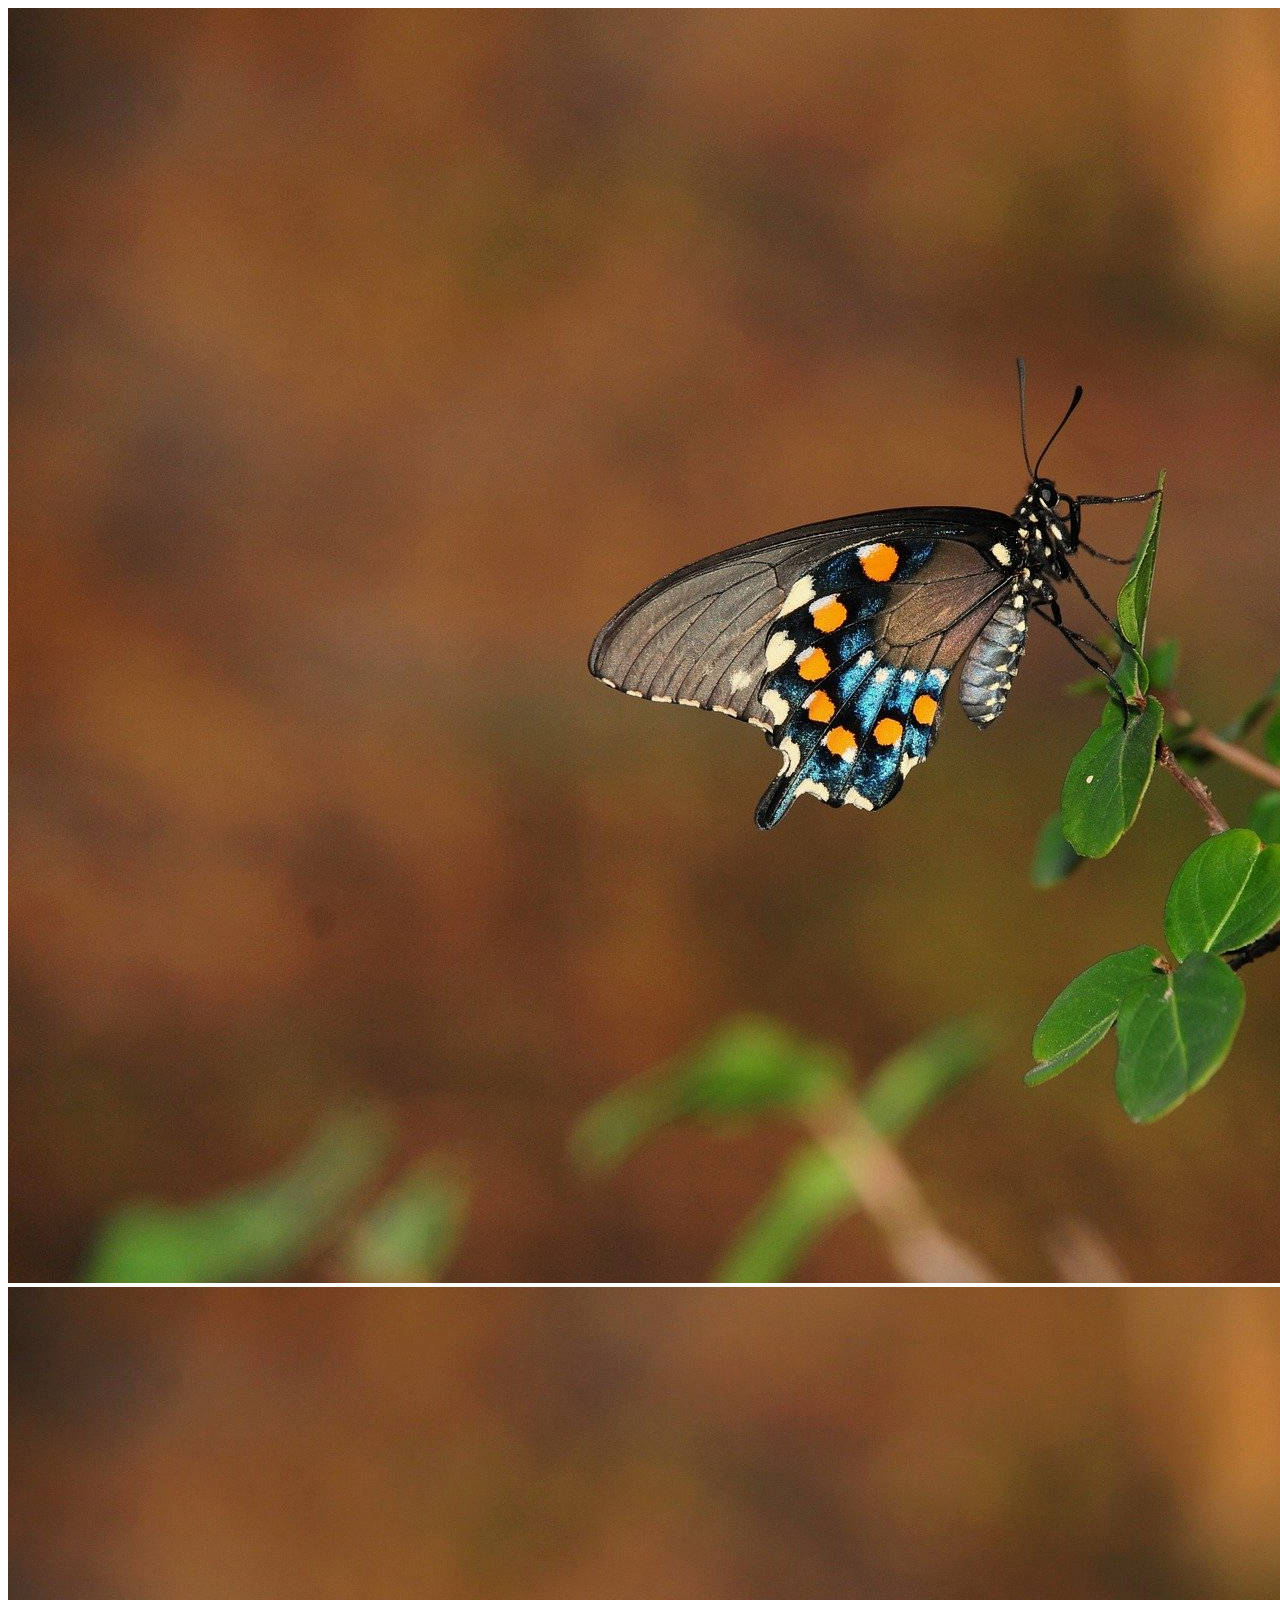
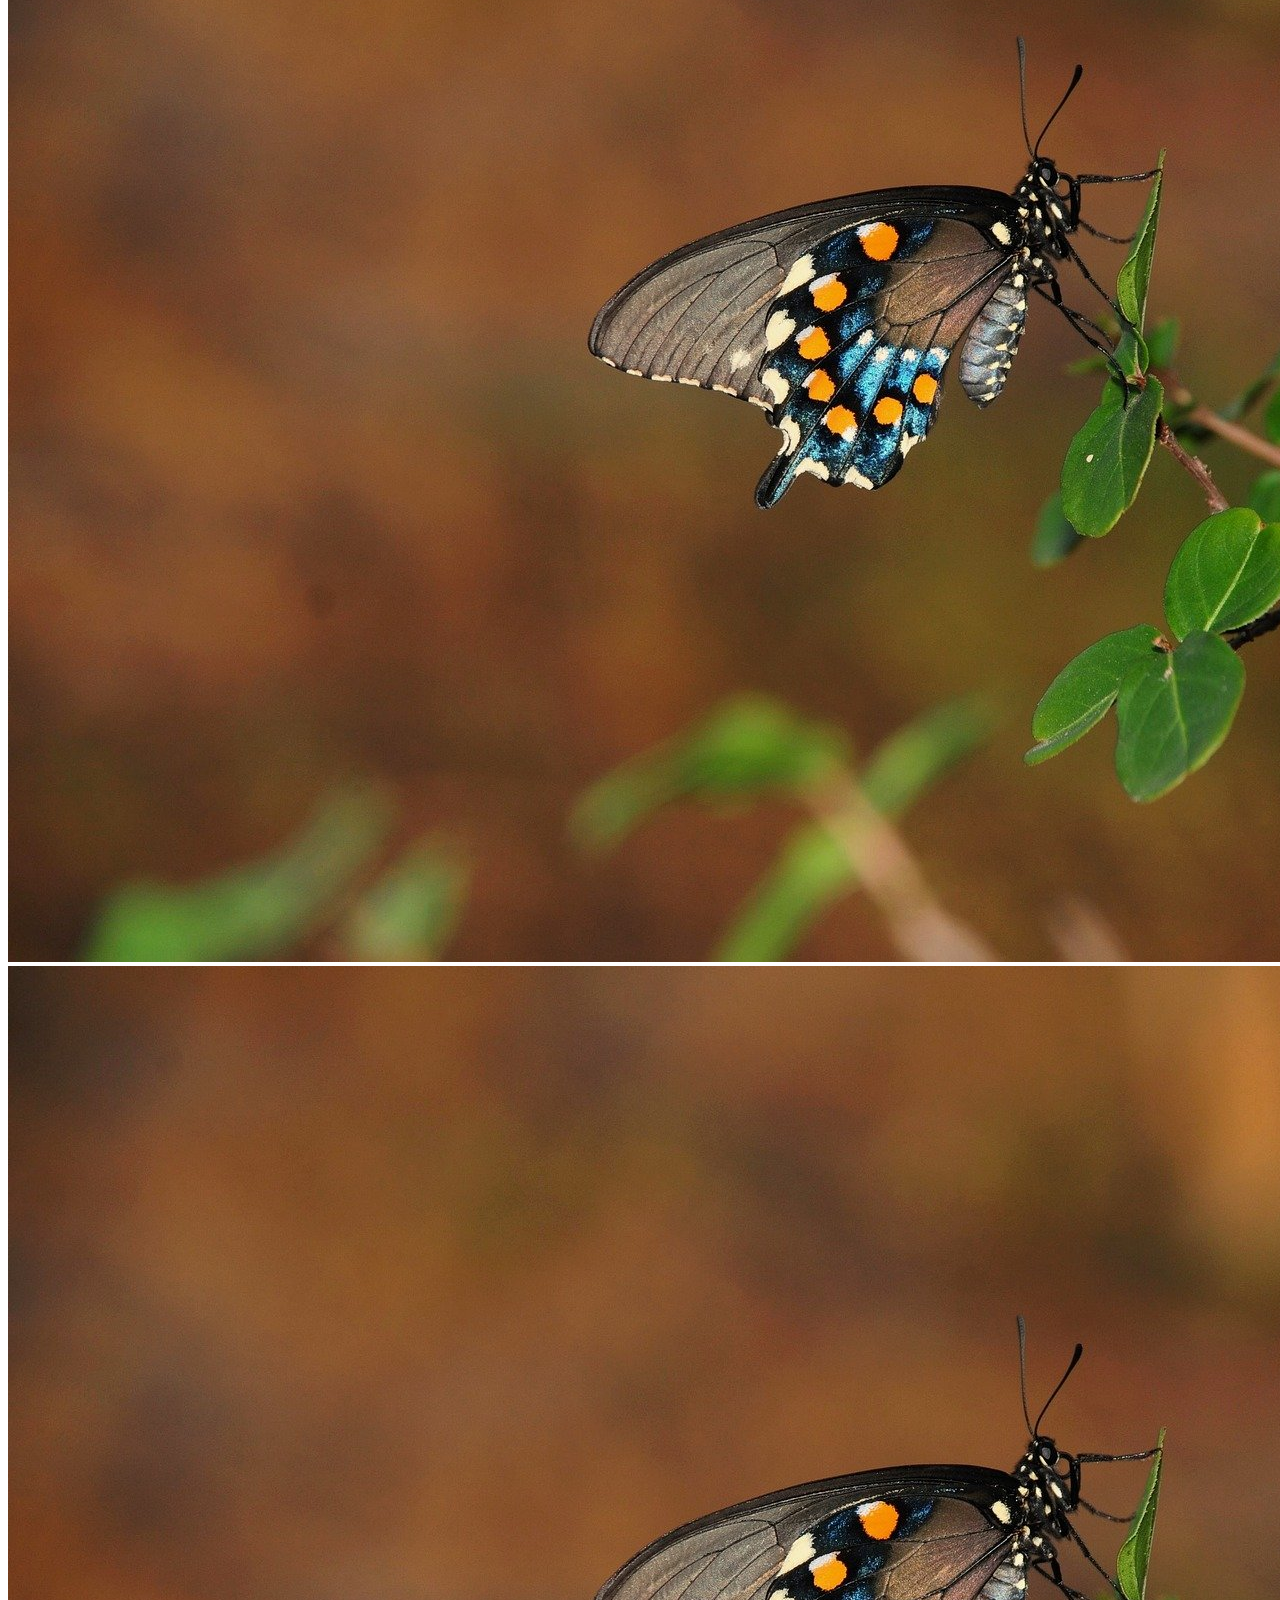
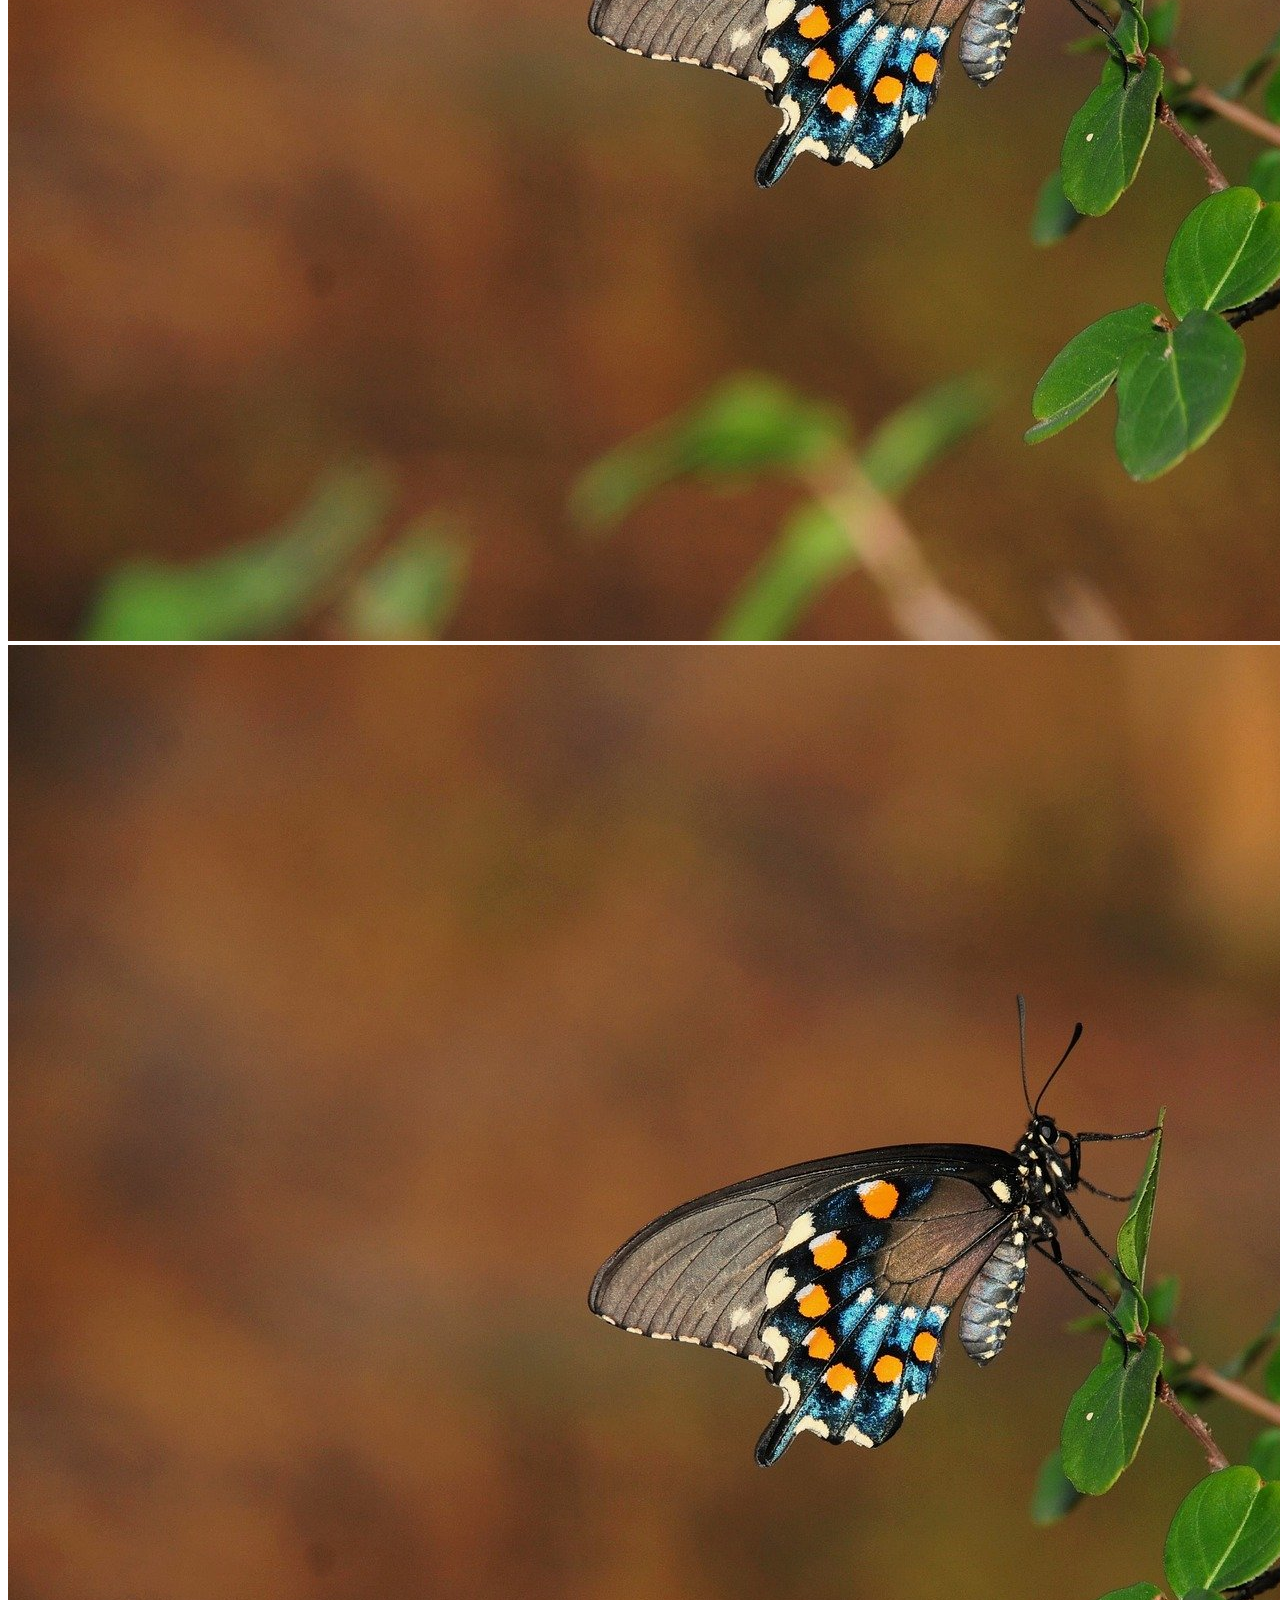
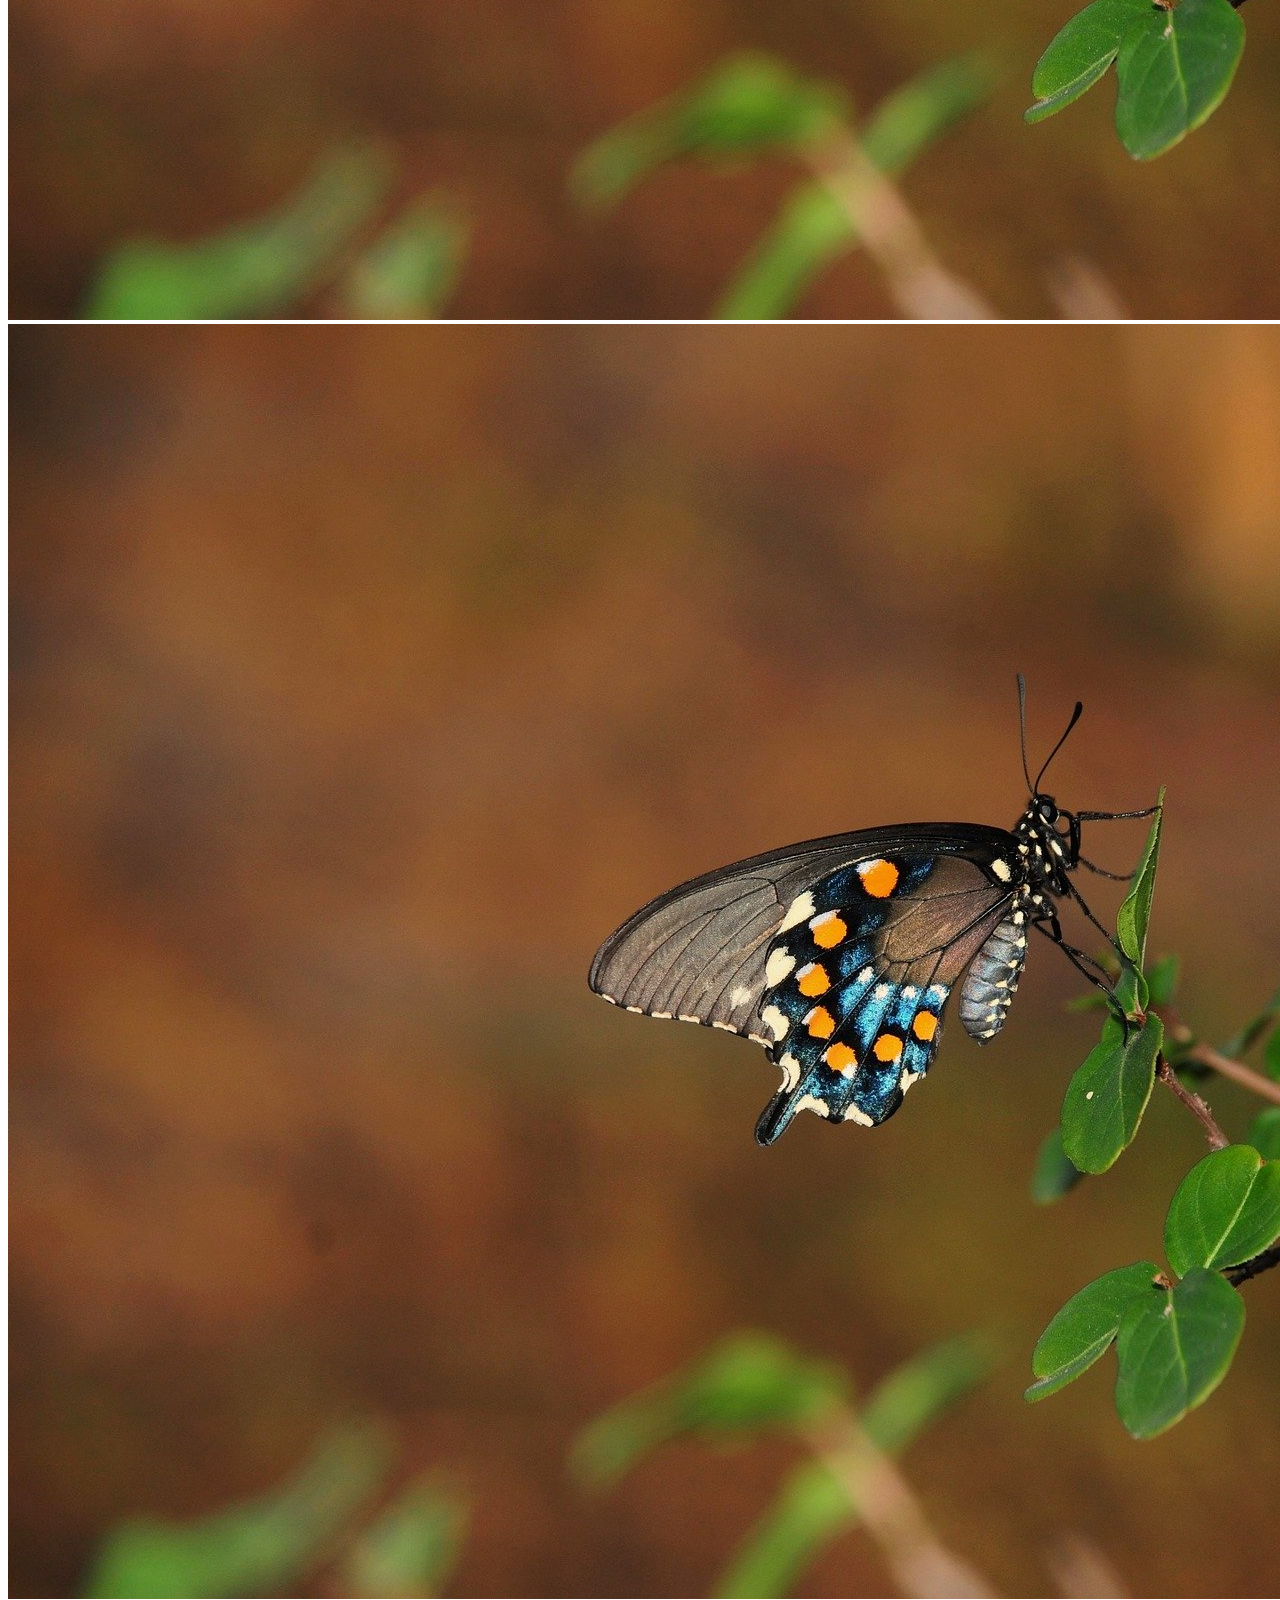
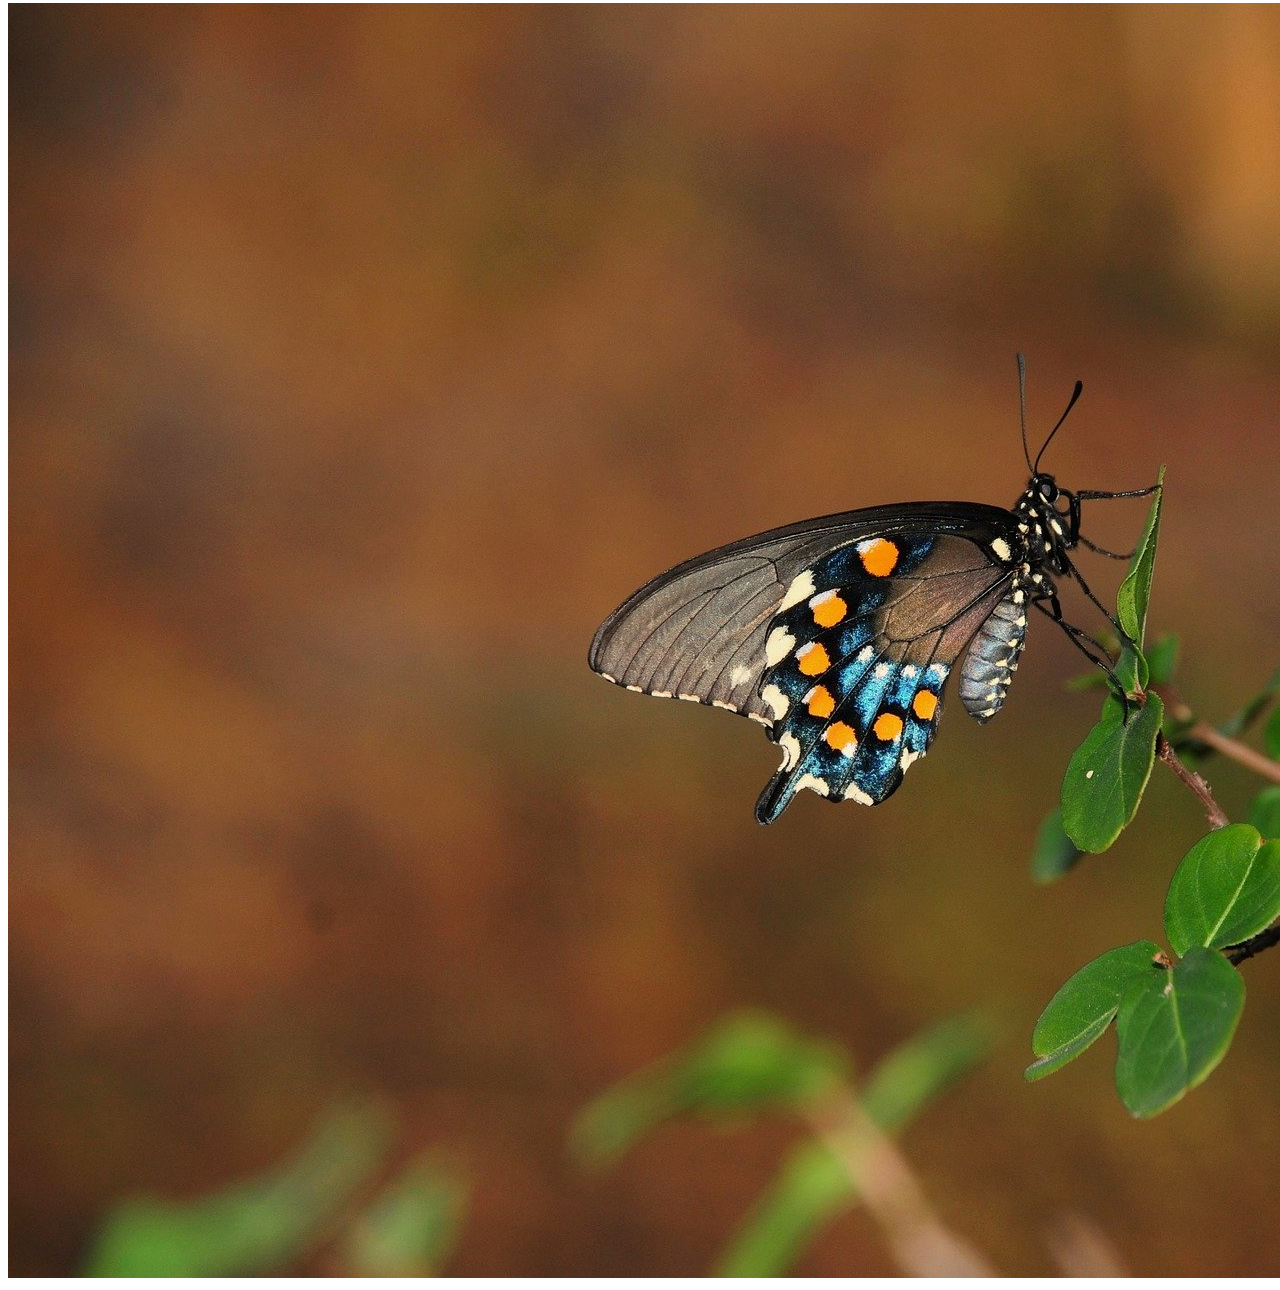
==== class-02/index.html @ 674225e2 "added cheatsheet, and flex and grid" ====
<!DOCTYPE html>
<html lang="en">
<head>
    <meta charset="UTF-8">
    <meta name="viewport" content="width=device-width, initial-scale=1.0">
    <title>Flex Boxes and Grids</title>
    <link rel="stylesheet" href="style.css">
</head>
<body>
    <div id="images">
        <img class ="img" src="../class-01/assets/images/img_1.jpg">
        <img class ="img" src="../class-01/assets/images/img_1.jpg">
        <img class ="img" src="../class-01/assets/images/img_1.jpg">
        <img class ="img" src="../class-01/assets/images/img_1.jpg">
        <img class ="img" src="../class-01/assets/images/img_1.jpg">
        <img class ="img" src="../class-01/assets/images/img_1.jpg">
    </div>
</body>
</html>
---- class-02/style.css ----
/* #images {
    display: flex;
    flex-wrap: wrap;
    justify-content: space-around;
    gap: 15px;
    padding: 10px;
}

.img {
    width: 150px;
    height: 150px;
    object-fit: cover;
} */



/* Grid Display */


/* 
#images {
    display: grid;
    grid-template-columns: repeat(3, 1fr); */
    /* grid-template-columns: 1fr 2fr 1fr; */
    /* gap: 10px;
} */

/* .img {
    width: 100%;
    height: auto;
    object-fit: cover;
} */


/* Custom Layout creation */


/* #images {
    display: grid;
    grid-template-columns: repeat(6, 1fr);
    gap: 10px;
}

.img {
    width: 100%;
    height: 150px;
    object-fit: cover;

}


img:nth-child(-n+3) {
    grid-column: span 2;
}
.img:nth-child(4) {
    grid-column: span 3;
}
.img:nth-child(5) {
    grid-column: span 3;
}


.img:nth-child(6) {
    grid-column: span 6;
} */
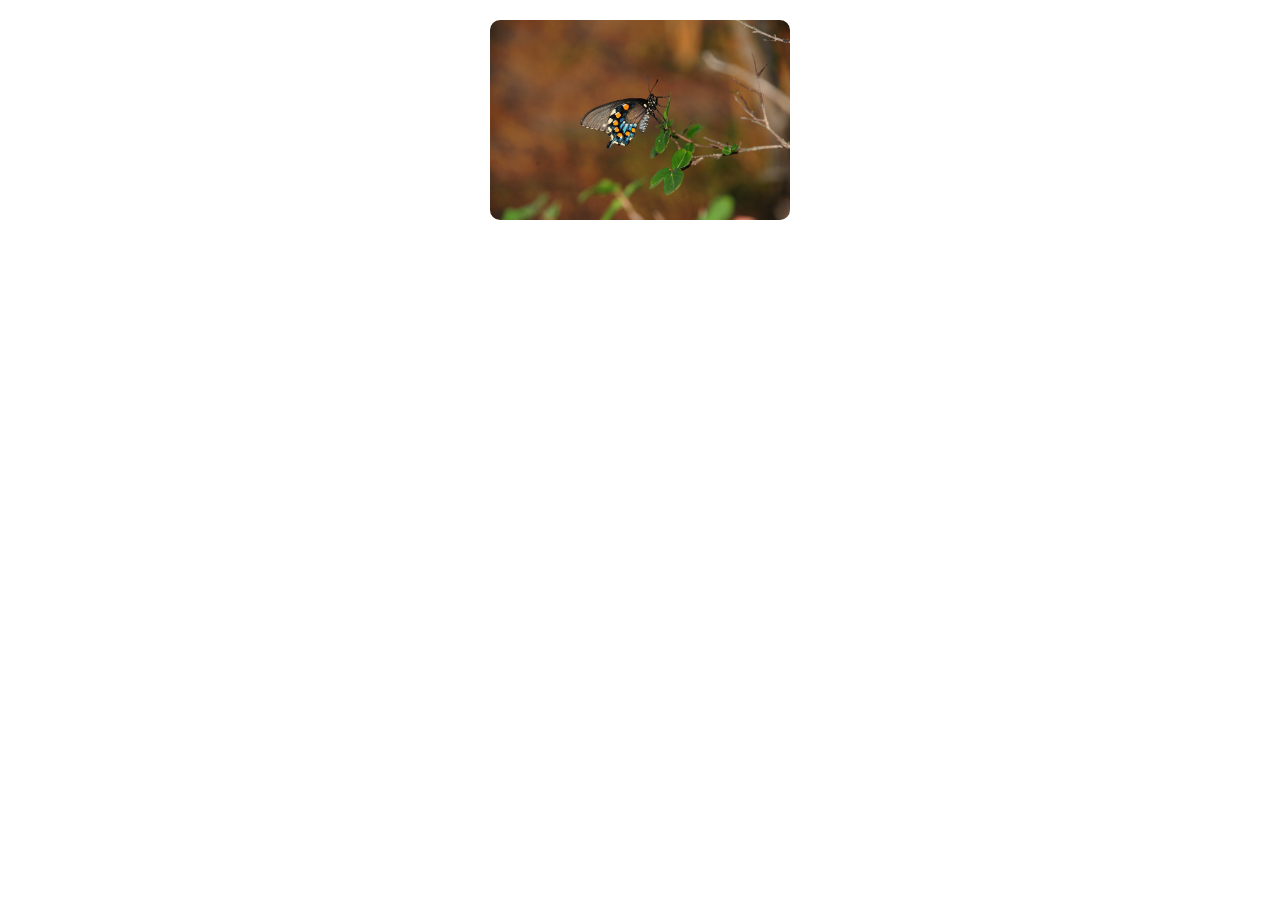
==== commit 0b797dc4: "added image auto scroll" ====
--- a/class-02/index.html
+++ b/class-02/index.html
@@ -7,13 +7,23 @@
     <link rel="stylesheet" href="style.css">
 </head>
 <body>
-    <div id="images">
+    <!-- <div id="images">
         <img class ="img" src="../class-01/assets/images/img_1.jpg">
         <img class ="img" src="../class-01/assets/images/img_1.jpg">
         <img class ="img" src="../class-01/assets/images/img_1.jpg">
         <img class ="img" src="../class-01/assets/images/img_1.jpg">
         <img class ="img" src="../class-01/assets/images/img_1.jpg">
         <img class ="img" src="../class-01/assets/images/img_1.jpg">
+    </div> -->
+
+
+    <div class="carousel">
+    <div class="carousel-track">
+        <img src="../class-01/assets/images/img_1.jpg">
+        <img src="../class-01/assets/images/img_1.jpg">
+        <img src="../class-01/assets/images/img_1.jpg">
+        <img src="../class-01/assets/images/img_1.jpg">
     </div>
+</div>
 </body>
 </html>
--- a/class-02/style.css
+++ b/class-02/style.css
@@ -1,4 +1,4 @@
-/* #images {
+#images {
     display: flex;
     flex-wrap: wrap;
     justify-content: space-around;
@@ -10,7 +10,7 @@
     width: 150px;
     height: 150px;
     object-fit: cover;
-} */
+}
 
 
 
@@ -62,4 +62,49 @@
 
 .img:nth-child(6) {
     grid-column: span 6;
-} */+} */
+
+/* body{
+    display: flex;
+
+    justify-content: center;
+} */
+.carousel {
+    width: 300px;
+    overflow: hidden;
+    margin: 20px auto;  /* margin x y -> x for vertical space, y for horizontal  */
+    display: flex;
+    border-radius: 10px;
+    background-color: #eee;
+}
+
+.carousel-track {
+    display: flex;
+    flex-direction: row;
+    width: calc(300px * 4); 
+    gap: 10px;
+    animation: slide 12s ease-in-out infinite;
+}
+
+/* Think about it... why did we use flex.. and flex - direction ? */
+
+.carousel-track img {
+    width: 300px;
+    height: 200px;
+    object-fit: cover;
+}
+
+@keyframes slide {
+    /*  0 to 20% of 12 sec to view the image */
+    0%, 20% { transform: translateX(0); }
+    /* 5% time of 12 sec for transition */
+    25%, 45% { transform: translateX(-310px); }
+
+    50%, 70% { transform: translateX(-620px); }
+    
+    
+    75%, 95% { transform: translateX(-930px); }
+
+    /* Go back */
+    100% { transform: translateX(0px); }
+}
